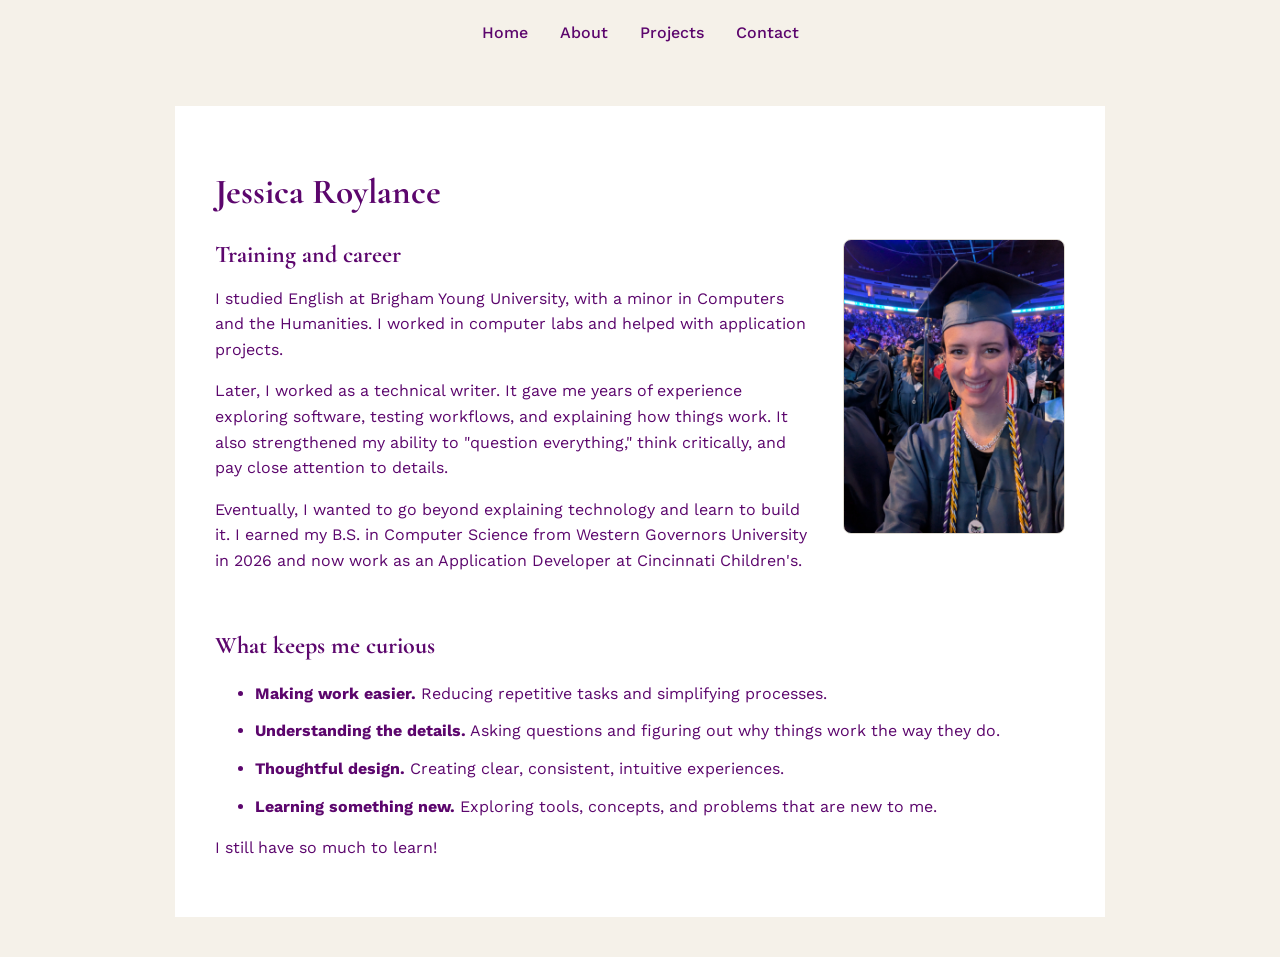
==== about.html @ 05ec39d0 "Upload files" ====
<!DOCTYPE html>
<html lang="en">
<head>
  <meta charset="UTF-8">
  <meta name="viewport" content="width=device-width, initial-scale=1">
  <title>Jessica Roylance</title>
  <link rel="stylesheet" href="styles.css">
  <link rel="preconnect" href="https://fonts.googleapis.com">
<link rel="preconnect" href="https://fonts.gstatic.com" crossorigin>
<link href="https://fonts.googleapis.com/css2?family=Cormorant+Garamond:wght@500;600;700&family=Work+Sans:wght@400;500;600;700&display=swap" rel="stylesheet">
</head>
<body>
    <nav>
    <a href="index.html">Home</a>
    <a href="about.html">About</a>
    <a href="projects.html">Projects</a>
     <a href="contact.html">Contact</a>
</nav>
<main>
    <h1>Jessica Roylance</h1>

     
<div class="intro-layout">
    <div class="intro-text">
        <h2 class="project-title">Training and career</h2>

        <p>I studied English at Brigham Young University, with a minor in Computers and the Humanities. I worked in computer labs and helped with application projects.</p>

        <p>Later, I worked as a technical writer. It gave me years of experience exploring software, testing workflows, and explaining how things work. It also strengthened my ability to "question everything," think critically, and pay close attention to details.</p>

        <p>Eventually, I wanted to go beyond explaining technology and learn to build it. I earned my B.S. in Computer Science from Western Governors University in 2026 and now work as an Application Developer at Cincinnati Children's.</p>
    </div>

    <img class="intro-image" src="images/Graduation.jpg" alt="Jessica Roylance at graduation">
</div>

<h2>What keeps me curious</h2>
  <ul>
    <li><strong>Making work easier.</strong> Reducing repetitive tasks and simplifying processes.</li>

    <li><strong>Understanding the details.</strong> Asking questions and figuring out why things work the way they do.</li>

    <li><strong>Thoughtful design.</strong> Creating clear, consistent, intuitive experiences.</li>

    <li><strong>Learning something new.</strong> Exploring tools, concepts, and problems that are new to me.</li>
  </ul>

  <p>I still have so much to learn!</p>
</main>
</body>
</html>
---- styles.css ----
/* Color palette */
:root {
    --color-background: #F5F1E9;
    --color-surface: #FFFFFF;
    --color-text: #5c066d;
    --color-heading: #5c066d;
    --color-accent: #9922cb;
    --color-border: #DEDAD1;
}

/* Base styles */
body {
    font-family: "Work Sans", sans-serif;
    margin: 0;
    padding: 0;
    background-color: var(--color-background);
    color: var(--color-text);
    line-height: 1.6;
}

/* Main content */
main {
    max-width: 850px;
    margin: 40px auto;
    padding: 40px;
    background-color: var(--color-surface);
}

/* Headings */
h1, h2, h3 {
    color: var(--color-heading);
    line-height: 1.3;
    font-family: "Cormorant Garamond", serif;
}

h1 {
    font-size: 2.2rem;
}

h2 {
    font-size: 1.5rem;
    margin-top: 2.5rem;
}

.project-title {
    margin-top: 0;
    margin-bottom: 8px;
    color: var(--color-heading);
    line-height: 1.3;
    font-family: "Cormorant Garamond", serif;
}


/* Links */
a {
    color: var(--color-accent);
}

a:hover {
    color: var(--color-heading);
}

/* Lists */
li {
    margin-bottom: 12px;
}

/* Smaller screens */
@media (max-width: 700px) {
    main {
        margin: 16px;
        padding: 24px;
    }

    h1 {
        font-size: 1.8rem;
    }
}

/* Navigation */
nav {
    display: flex;
    justify-content: center;
    gap: 32px;
    padding: 20px;
}

nav a {
    color: var(--color-heading);
    text-decoration: none;
    font-weight: 500;
}

nav a:hover {
    color: var(--color-accent);
    text-decoration: underline;
}

.project-card {
    background-color: var(--color-surface);
    border: 1px solid var(--color-border);
    border-radius: 8px;
    padding: 20px;
    max-width: 600px;
}

.project-content {
    display: flex;
    gap: 24px;
}

.project-card img {
    width: 250px;
    height: auto;
    border-radius: 6px;
    border: 1px solid var(--color-border);
}

.project-details {
    flex: 1;
}

.project-date {
    font-size: 0.9rem;
    color: var(--color-text);
}

.project-links a {
    color: var(--color-accent);
    text-decoration: none;
}

.project-links a:hover {
    color: var(--color-heading);
    text-decoration: underline;
}

.intro-layout {
    display: flex;
    align-items: flex-start;
    gap: 30px;
}

.intro-text {
    flex: 1;
}

.intro-image {
    width: 220px;
    max-width: 35%;
    height: auto;
    border: 1px solid var(--color-border);
    border-radius: 8px;
}

@media (max-width: 600px) {
    .intro-layout {
        flex-direction: column;
    }

    .intro-image {
        width: 100%;
        max-width: 300px;
    }
}

.contact-links {
    display: flex;
    flex-direction: column;
    gap: 15px;
}

.contact-links a {
    color: var(--color-accent);
    text-decoration: none;
}

.contact-links a:hover {
    color: var(--color-heading);
    text-decoration: underline;
}
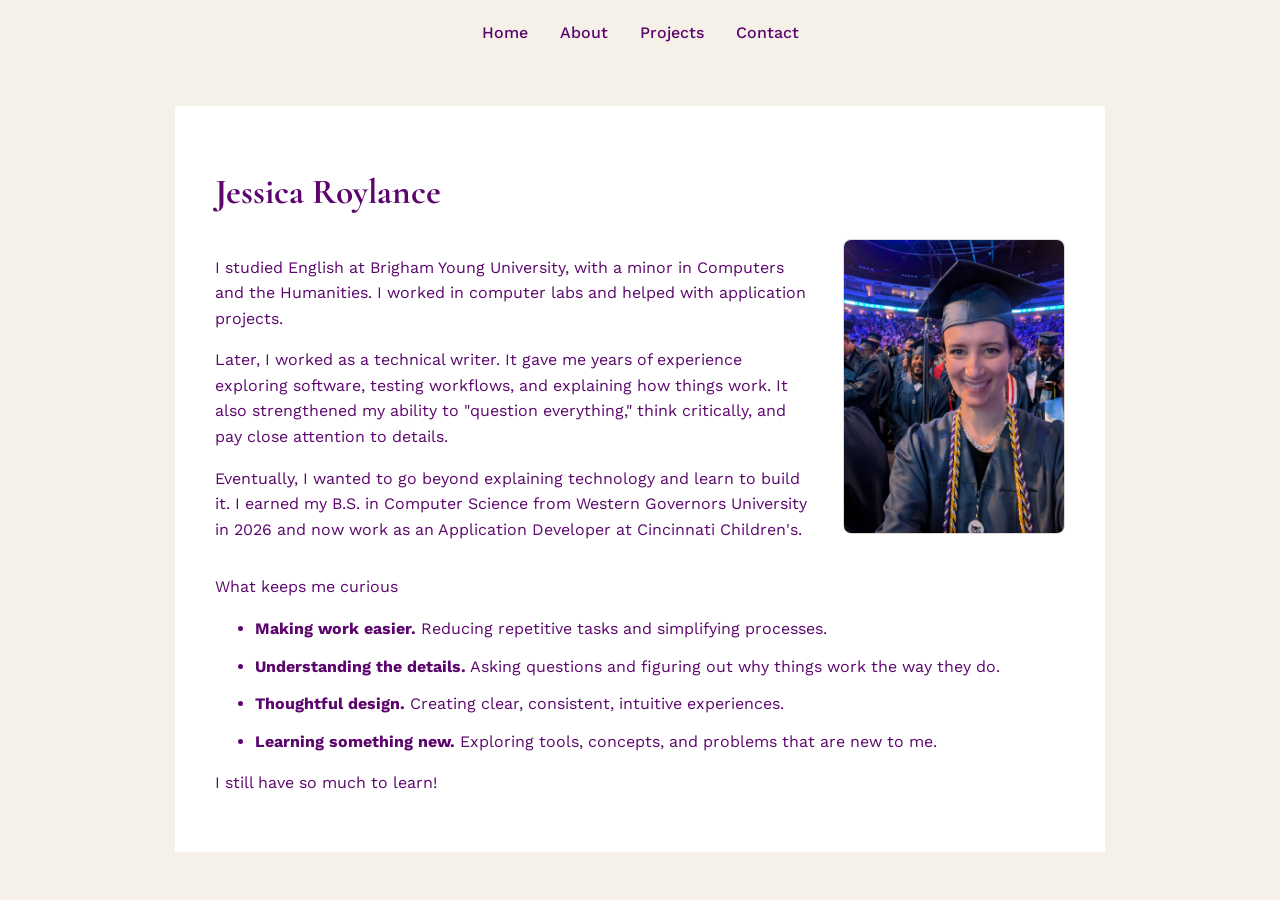
==== commit 731e8fec: "Update about.html simplify headers" ====
--- a/about.html
+++ b/about.html
@@ -22,8 +22,6 @@
      
 <div class="intro-layout">
     <div class="intro-text">
-        <h2 class="project-title">Training and career</h2>
-
         <p>I studied English at Brigham Young University, with a minor in Computers and the Humanities. I worked in computer labs and helped with application projects.</p>
 
         <p>Later, I worked as a technical writer. It gave me years of experience exploring software, testing workflows, and explaining how things work. It also strengthened my ability to "question everything," think critically, and pay close attention to details.</p>
@@ -34,7 +32,7 @@
     <img class="intro-image" src="images/Graduation.jpg" alt="Jessica Roylance at graduation">
 </div>
 
-<h2>What keeps me curious</h2>
+<p>What keeps me curious</p>
   <ul>
     <li><strong>Making work easier.</strong> Reducing repetitive tasks and simplifying processes.</li>
 
@@ -48,4 +46,4 @@
   <p>I still have so much to learn!</p>
 </main>
 </body>
-</html>+</html>
